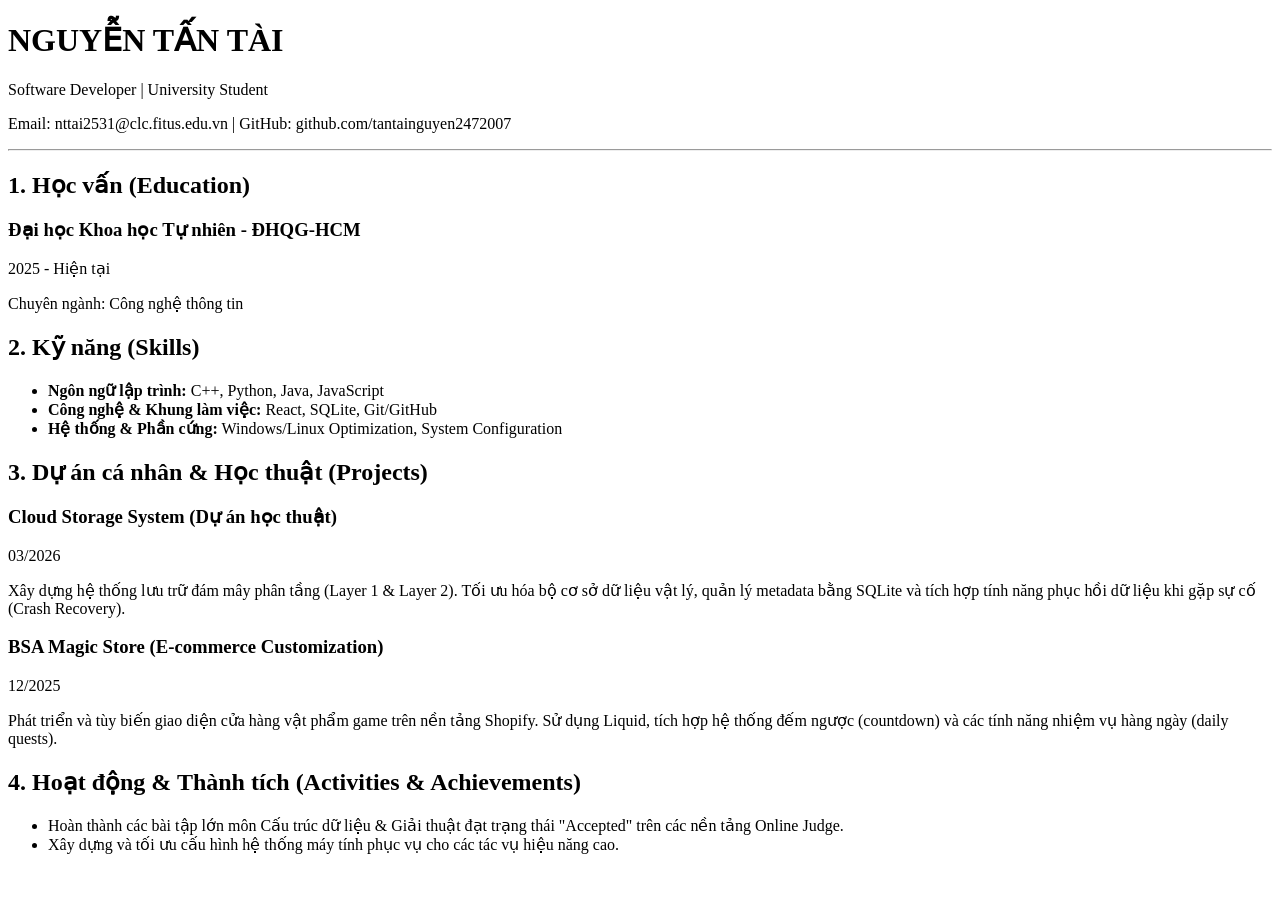
==== index.html @ 6af33c21 "Add initial resume HTML structure" ====
<!DOCTYPE html>
<html lang="vi">
<head>
    <meta charset="UTF-8">
    <meta name="viewport" content="width=device-width, initial-scale=1.0">
    <title>Resume - Nguyễn Tấn Tài</title>
    <link rel="stylesheet" href="style.css">
</head>
<body>
    <div class="container">
        <!-- Header -->
        <header>
            <h1>NGUYỄN TẤN TÀI</h1>
            <p class="subtitle">Software Developer | University Student</p>
            <div class="contact-info">
                <p>Email: nttai2531@clc.fitus.edu.vn | GitHub: github.com/tantainguyen2472007</p>
            </div>
        </header>

        <hr>

        <!-- Education -->
        <section>
            <h2>1. Học vấn (Education)</h2>
            <div class="item">
                <h3>Đại học Khoa học Tự nhiên - ĐHQG-HCM</h3>
                <p class="time">2025 - Hiện tại</p>
                <p>Chuyên ngành: Công nghệ thông tin</p>
            </div>
        </section>

        <!-- Skills -->
        <section>
            <h2>2. Kỹ năng (Skills)</h2>
            <ul>
                <li><strong>Ngôn ngữ lập trình:</strong> C++, Python, Java, JavaScript</li>
                <li><strong>Công nghệ & Khung làm việc:</strong> React, SQLite, Git/GitHub</li>
                <li><strong>Hệ thống & Phần cứng:</strong> Windows/Linux Optimization, System Configuration</li>
            </ul>
        </section>

        <!-- Projects -->
        <section>
            <h2>3. Dự án cá nhân & Học thuật (Projects)</h2>
            <div class="item">
                <h3>Cloud Storage System (Dự án học thuật)</h3>
                <p class="time">03/2026</p>
                <p>Xây dựng hệ thống lưu trữ đám mây phân tầng (Layer 1 & Layer 2). Tối ưu hóa bộ cơ sở dữ liệu vật lý, quản lý metadata bằng SQLite và tích hợp tính năng phục hồi dữ liệu khi gặp sự cố (Crash Recovery).</p>
            </div>
            <div class="item">
                <h3>BSA Magic Store (E-commerce Customization)</h3>
                <p class="time">12/2025</p>
                <p>Phát triển và tùy biến giao diện cửa hàng vật phẩm game trên nền tảng Shopify. Sử dụng Liquid, tích hợp hệ thống đếm ngược (countdown) và các tính năng nhiệm vụ hàng ngày (daily quests).</p>
            </div>
        </section>

        <!-- Achievements -->
        <section>
            <h2>4. Hoạt động & Thành tích (Activities & Achievements)</h2>
            <ul>
                <li>Hoàn thành các bài tập lớn môn Cấu trúc dữ liệu & Giải thuật đạt trạng thái "Accepted" trên các nền tảng Online Judge.</li>
                <li>Xây dựng và tối ưu cấu hình hệ thống máy tính phục vụ cho các tác vụ hiệu năng cao.</li>
            </ul>
        </section>
    </div>
</body>
</html>
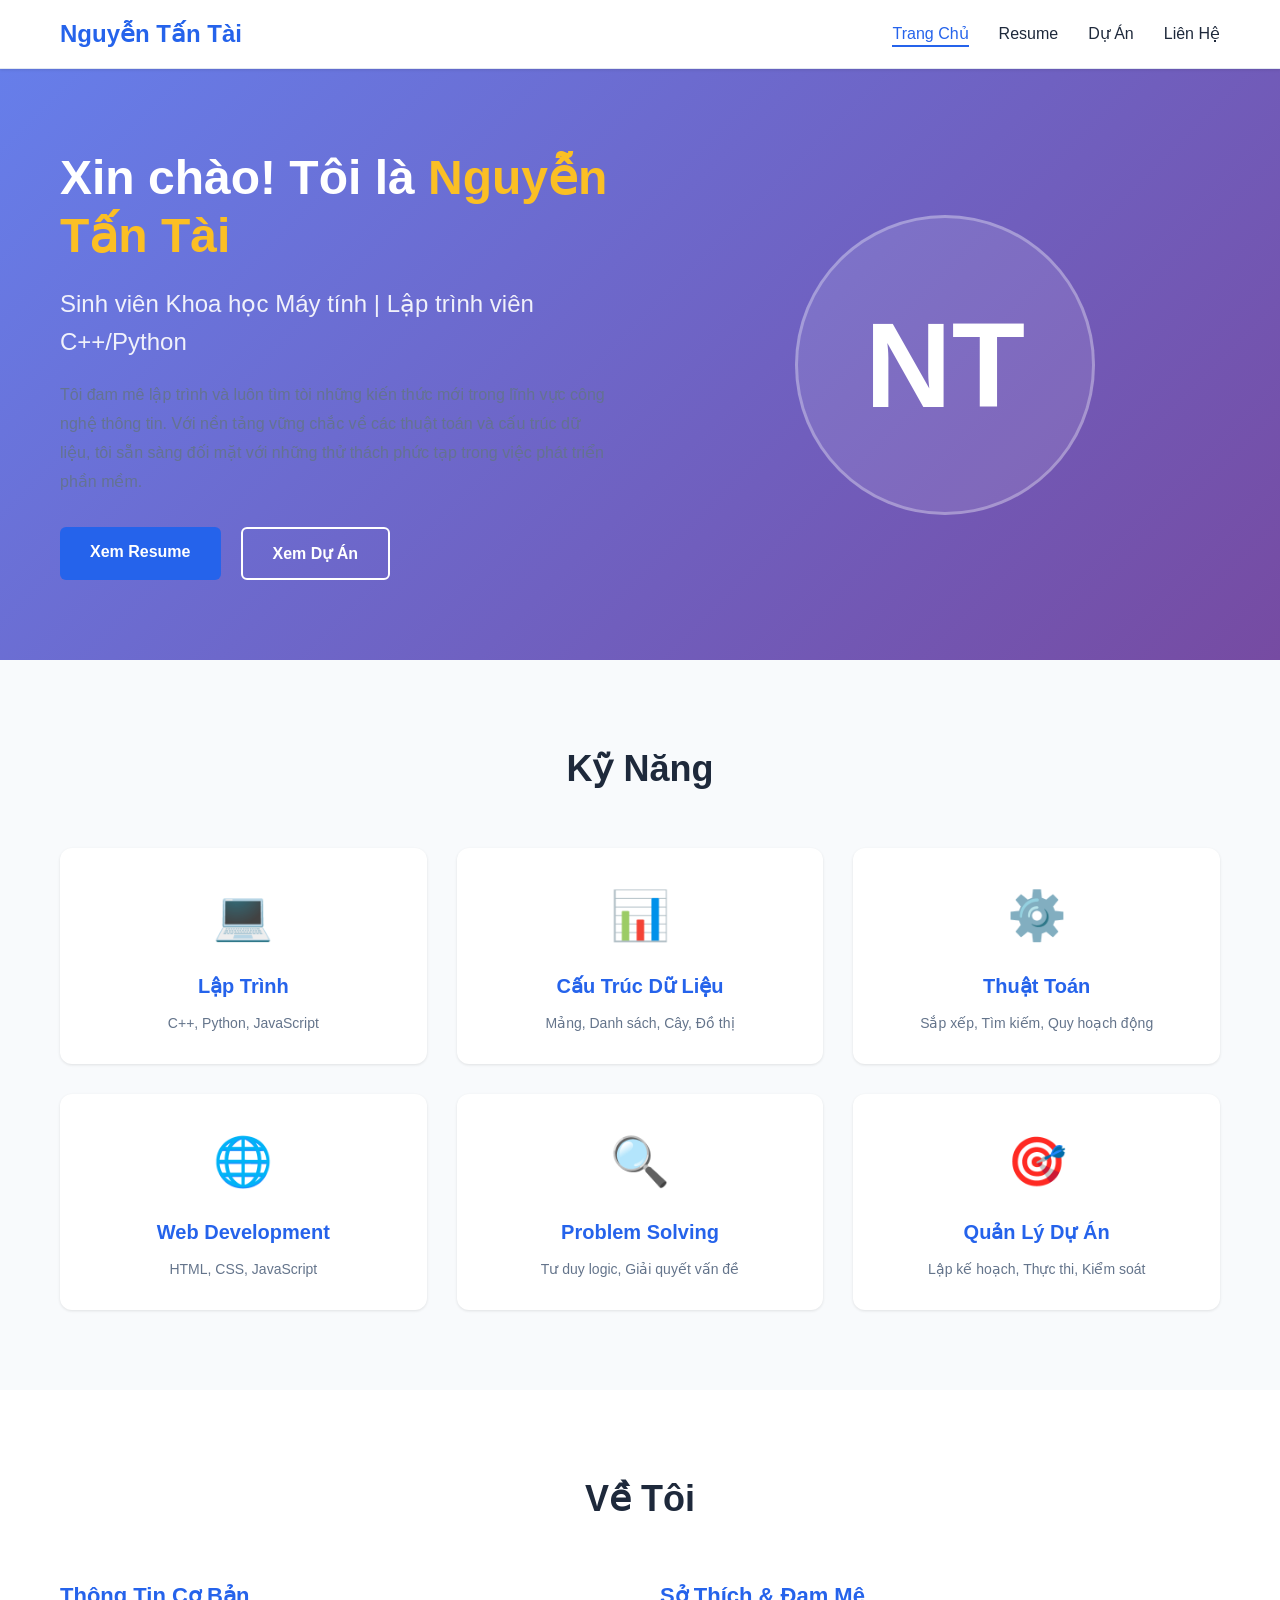
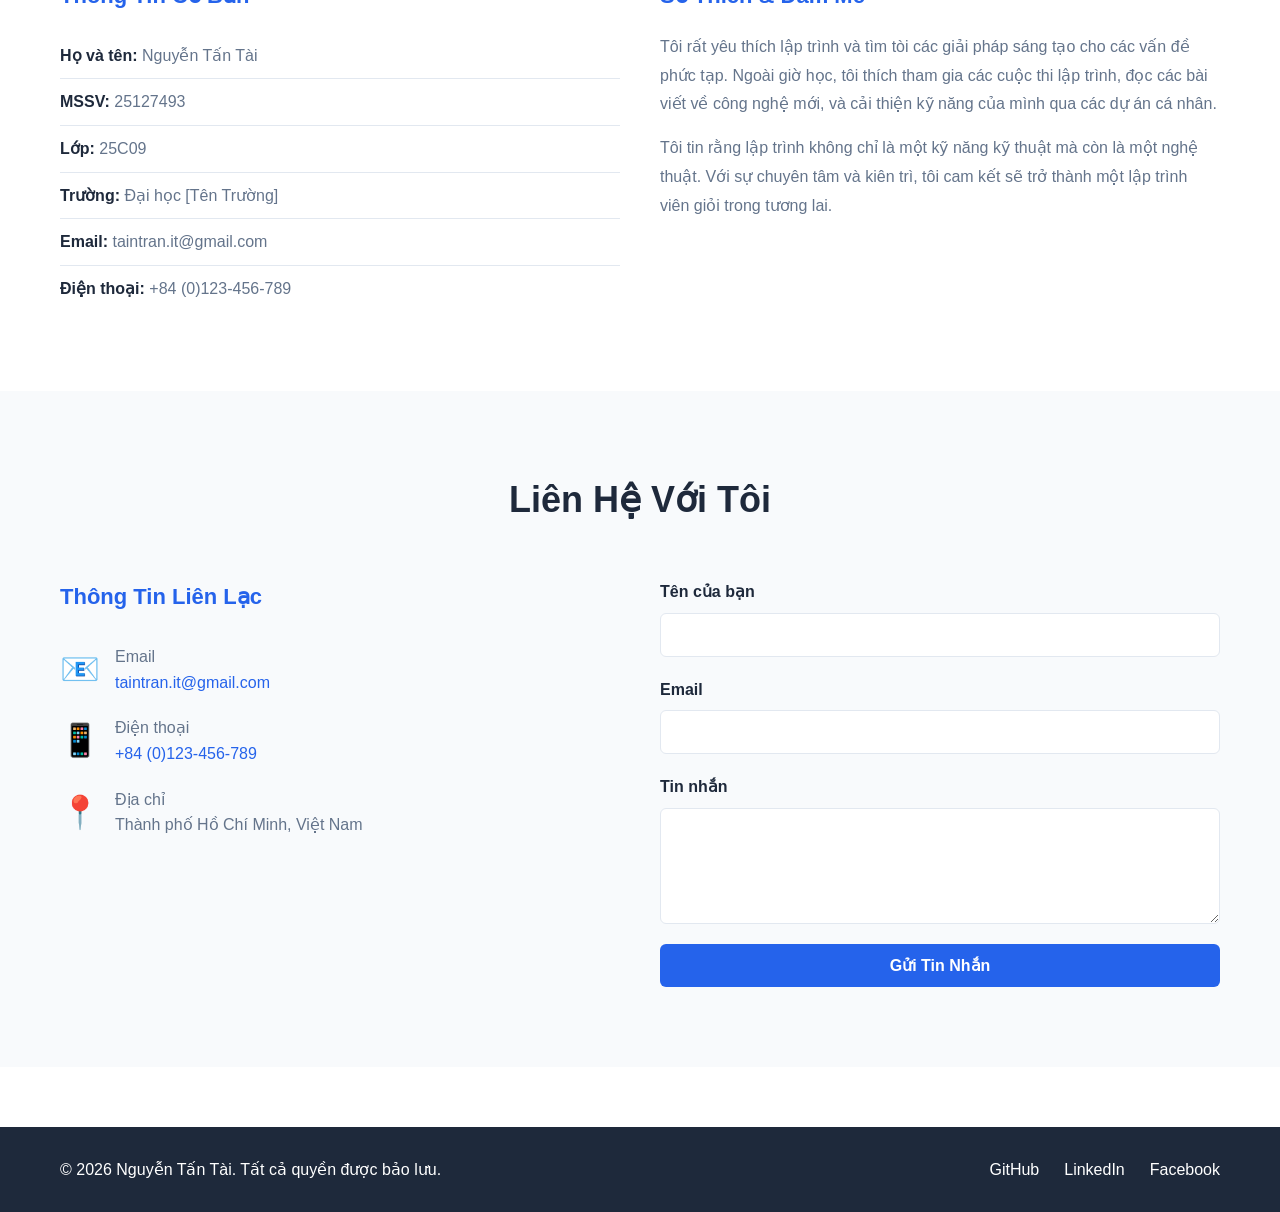
==== commit c8cfa5f0: "Add files via upload" ====
--- a/index.html
+++ b/index.html
@@ -1,67 +1,180 @@
-<!DOCTYPE html>
-<html lang="vi">
-<head>
-    <meta charset="UTF-8">
-    <meta name="viewport" content="width=device-width, initial-scale=1.0">
-    <title>Resume - Nguyễn Tấn Tài</title>
-    <link rel="stylesheet" href="style.css">
-</head>
-<body>
-    <div class="container">
-        <!-- Header -->
-        <header>
-            <h1>NGUYỄN TẤN TÀI</h1>
-            <p class="subtitle">Software Developer | University Student</p>
-            <div class="contact-info">
-                <p>Email: nttai2531@clc.fitus.edu.vn | GitHub: github.com/tantainguyen2472007</p>
-            </div>
-        </header>
-
-        <hr>
-
-        <!-- Education -->
-        <section>
-            <h2>1. Học vấn (Education)</h2>
-            <div class="item">
-                <h3>Đại học Khoa học Tự nhiên - ĐHQG-HCM</h3>
-                <p class="time">2025 - Hiện tại</p>
-                <p>Chuyên ngành: Công nghệ thông tin</p>
-            </div>
-        </section>
-
-        <!-- Skills -->
-        <section>
-            <h2>2. Kỹ năng (Skills)</h2>
-            <ul>
-                <li><strong>Ngôn ngữ lập trình:</strong> C++, Python, Java, JavaScript</li>
-                <li><strong>Công nghệ & Khung làm việc:</strong> React, SQLite, Git/GitHub</li>
-                <li><strong>Hệ thống & Phần cứng:</strong> Windows/Linux Optimization, System Configuration</li>
-            </ul>
-        </section>
-
-        <!-- Projects -->
-        <section>
-            <h2>3. Dự án cá nhân & Học thuật (Projects)</h2>
-            <div class="item">
-                <h3>Cloud Storage System (Dự án học thuật)</h3>
-                <p class="time">03/2026</p>
-                <p>Xây dựng hệ thống lưu trữ đám mây phân tầng (Layer 1 & Layer 2). Tối ưu hóa bộ cơ sở dữ liệu vật lý, quản lý metadata bằng SQLite và tích hợp tính năng phục hồi dữ liệu khi gặp sự cố (Crash Recovery).</p>
-            </div>
-            <div class="item">
-                <h3>BSA Magic Store (E-commerce Customization)</h3>
-                <p class="time">12/2025</p>
-                <p>Phát triển và tùy biến giao diện cửa hàng vật phẩm game trên nền tảng Shopify. Sử dụng Liquid, tích hợp hệ thống đếm ngược (countdown) và các tính năng nhiệm vụ hàng ngày (daily quests).</p>
-            </div>
-        </section>
-
-        <!-- Achievements -->
-        <section>
-            <h2>4. Hoạt động & Thành tích (Activities & Achievements)</h2>
-            <ul>
-                <li>Hoàn thành các bài tập lớn môn Cấu trúc dữ liệu & Giải thuật đạt trạng thái "Accepted" trên các nền tảng Online Judge.</li>
-                <li>Xây dựng và tối ưu cấu hình hệ thống máy tính phục vụ cho các tác vụ hiệu năng cao.</li>
-            </ul>
-        </section>
-    </div>
-</body>
-</html>
+<!DOCTYPE html>
+<html lang="vi">
+<head>
+    <meta charset="UTF-8">
+    <meta name="viewport" content="width=device-width, initial-scale=1.0">
+    <title>Nguyễn Tấn Tài - Portfolio</title>
+    <link rel="stylesheet" href="assets/css/style.css">
+</head>
+<body>
+    <!-- Navigation -->
+    <nav class="navbar">
+        <div class="container">
+            <div class="logo">Nguyễn Tấn Tài</div>
+            <ul class="nav-links">
+                <li><a href="index.html" class="active">Trang Chủ</a></li>
+                <li><a href="resume.html">Resume</a></li>
+                <li><a href="projects.html">Dự Án</a></li>
+                <li><a href="#contact">Liên Hệ</a></li>
+            </ul>
+        </div>
+    </nav>
+
+    <!-- Hero Section -->
+    <section class="hero">
+        <div class="container">
+            <div class="hero-content">
+                <h1>Xin chào! Tôi là <span class="highlight">Nguyễn Tấn Tài</span></h1>
+                <p class="subtitle">Sinh viên Khoa học Máy tính | Lập trình viên C++/Python</p>
+                <p class="description">
+                    Tôi đam mê lập trình và luôn tìm tòi những kiến thức mới trong lĩnh vực công nghệ thông tin.
+                    Với nền tảng vững chắc về các thuật toán và cấu trúc dữ liệu, tôi sẵn sàng đối mặt với
+                    những thử thách phức tạp trong việc phát triển phần mềm.
+                </p>
+                <div class="cta-buttons">
+                    <a href="resume.html" class="btn btn-primary">Xem Resume</a>
+                    <a href="projects.html" class="btn btn-secondary">Xem Dự Án</a>
+                </div>
+            </div>
+            <div class="hero-image">
+                <div class="avatar-placeholder">
+                    <span>NT</span>
+                </div>
+            </div>
+        </div>
+    </section>
+
+    <!-- Skills Section -->
+    <section class="skills">
+        <div class="container">
+            <h2>Kỹ Năng</h2>
+            <div class="skills-grid">
+                <div class="skill-card">
+                    <div class="skill-icon">💻</div>
+                    <h3>Lập Trình</h3>
+                    <p>C++, Python, JavaScript</p>
+                </div>
+                <div class="skill-card">
+                    <div class="skill-icon">📊</div>
+                    <h3>Cấu Trúc Dữ Liệu</h3>
+                    <p>Mảng, Danh sách, Cây, Đồ thị</p>
+                </div>
+                <div class="skill-card">
+                    <div class="skill-icon">⚙️</div>
+                    <h3>Thuật Toán</h3>
+                    <p>Sắp xếp, Tìm kiếm, Quy hoạch động</p>
+                </div>
+                <div class="skill-card">
+                    <div class="skill-icon">🌐</div>
+                    <h3>Web Development</h3>
+                    <p>HTML, CSS, JavaScript</p>
+                </div>
+                <div class="skill-card">
+                    <div class="skill-icon">🔍</div>
+                    <h3>Problem Solving</h3>
+                    <p>Tư duy logic, Giải quyết vấn đề</p>
+                </div>
+                <div class="skill-card">
+                    <div class="skill-icon">🎯</div>
+                    <h3>Quản Lý Dự Án</h3>
+                    <p>Lập kế hoạch, Thực thi, Kiểm soát</p>
+                </div>
+            </div>
+        </div>
+    </section>
+
+    <!-- About Section -->
+    <section class="about">
+        <div class="container">
+            <h2>Về Tôi</h2>
+            <div class="about-content">
+                <div class="about-text">
+                    <h3>Thông Tin Cơ Bản</h3>
+                    <ul class="info-list">
+                        <li><strong>Họ và tên:</strong> Nguyễn Tấn Tài</li>
+                        <li><strong>MSSV:</strong> 25127493</li>
+                        <li><strong>Lớp:</strong> 25C09</li>
+                        <li><strong>Trường:</strong> Đại học [Tên Trường]</li>
+                        <li><strong>Email:</strong> taintran.it@gmail.com</li>
+                        <li><strong>Điện thoại:</strong> +84 (0)123-456-789</li>
+                    </ul>
+                </div>
+                <div class="about-text">
+                    <h3>Sở Thích & Đam Mê</h3>
+                    <p>
+                        Tôi rất yêu thích lập trình và tìm tòi các giải pháp sáng tạo cho các vấn đề phức tạp.
+                        Ngoài giờ học, tôi thích tham gia các cuộc thi lập trình, đọc các bài viết về công nghệ mới,
+                        và cải thiện kỹ năng của mình qua các dự án cá nhân.
+                    </p>
+                    <p>
+                        Tôi tin rằng lập trình không chỉ là một kỹ năng kỹ thuật mà còn là một nghệ thuật.
+                        Với sự chuyên tâm và kiên trì, tôi cam kết sẽ trở thành một lập trình viên giỏi trong tương lai.
+                    </p>
+                </div>
+            </div>
+        </div>
+    </section>
+
+    <!-- Contact Section -->
+    <section class="contact" id="contact">
+        <div class="container">
+            <h2>Liên Hệ Với Tôi</h2>
+            <div class="contact-content">
+                <div class="contact-info">
+                    <h3>Thông Tin Liên Lạc</h3>
+                    <div class="contact-item">
+                        <span class="icon">📧</span>
+                        <div>
+                            <p>Email</p>
+                            <a href="mailto:taintran.it@gmail.com">taintran.it@gmail.com</a>
+                        </div>
+                    </div>
+                    <div class="contact-item">
+                        <span class="icon">📱</span>
+                        <div>
+                            <p>Điện thoại</p>
+                            <a href="tel:+84123456789">+84 (0)123-456-789</a>
+                        </div>
+                    </div>
+                    <div class="contact-item">
+                        <span class="icon">📍</span>
+                        <div>
+                            <p>Địa chỉ</p>
+                            <p>Thành phố Hồ Chí Minh, Việt Nam</p>
+                        </div>
+                    </div>
+                </div>
+                <form class="contact-form" id="contactForm">
+                    <div class="form-group">
+                        <label for="name">Tên của bạn</label>
+                        <input type="text" id="name" name="name" required>
+                    </div>
+                    <div class="form-group">
+                        <label for="email">Email</label>
+                        <input type="email" id="email" name="email" required>
+                    </div>
+                    <div class="form-group">
+                        <label for="message">Tin nhắn</label>
+                        <textarea id="message" name="message" rows="5" required></textarea>
+                    </div>
+                    <button type="submit" class="btn btn-primary">Gửi Tin Nhắn</button>
+                </form>
+            </div>
+        </div>
+    </section>
+
+    <!-- Footer -->
+    <footer class="footer">
+        <div class="container">
+            <p>&copy; 2026 Nguyễn Tấn Tài. Tất cả quyền được bảo lưu.</p>
+            <div class="social-links">
+                <a href="#" title="GitHub">GitHub</a>
+                <a href="#" title="LinkedIn">LinkedIn</a>
+                <a href="#" title="Facebook">Facebook</a>
+            </div>
+        </div>
+    </footer>
+
+    <script src="assets/js/script.js"></script>
+</body>
+</html>
--- a/assets/css/style.css
+++ b/assets/css/style.css
@@ -0,0 +1,893 @@
+/* ==========================================
+   Global Styles
+   ========================================== */
+
+:root {
+    --primary-color: #2563eb;
+    --primary-hover: #1d4ed8;
+    --secondary-color: #64748b;
+    --success-color: #10b981;
+    --danger-color: #ef4444;
+    --bg-color: #f8fafc;
+    --text-color: #1e293b;
+    --text-light: #64748b;
+    --border-color: #e2e8f0;
+    --shadow: 0 1px 3px rgba(0, 0, 0, 0.1);
+    --shadow-lg: 0 10px 25px rgba(0, 0, 0, 0.1);
+}
+
+* {
+    margin: 0;
+    padding: 0;
+    box-sizing: border-box;
+}
+
+html {
+    scroll-behavior: smooth;
+}
+
+body {
+    font-family: 'Segoe UI', Tahoma, Geneva, Verdana, sans-serif;
+    line-height: 1.6;
+    color: var(--text-color);
+    background-color: #ffffff;
+}
+
+.container {
+    max-width: 1200px;
+    margin: 0 auto;
+    padding: 0 20px;
+}
+
+/* ==========================================
+   Navigation
+   ========================================== */
+
+.navbar {
+    background-color: #ffffff;
+    border-bottom: 1px solid var(--border-color);
+    position: sticky;
+    top: 0;
+    z-index: 1000;
+    box-shadow: var(--shadow);
+}
+
+.navbar .container {
+    display: flex;
+    justify-content: space-between;
+    align-items: center;
+    padding: 15px 20px;
+}
+
+.logo {
+    font-size: 24px;
+    font-weight: 700;
+    color: var(--primary-color);
+    text-decoration: none;
+}
+
+.nav-links {
+    display: flex;
+    list-style: none;
+    gap: 30px;
+}
+
+.nav-links a {
+    color: var(--text-color);
+    text-decoration: none;
+    font-weight: 500;
+    transition: color 0.3s ease;
+    position: relative;
+}
+
+.nav-links a:hover,
+.nav-links a.active {
+    color: var(--primary-color);
+}
+
+.nav-links a::after {
+    content: '';
+    position: absolute;
+    width: 0;
+    height: 2px;
+    bottom: -5px;
+    left: 0;
+    background-color: var(--primary-color);
+    transition: width 0.3s ease;
+}
+
+.nav-links a:hover::after,
+.nav-links a.active::after {
+    width: 100%;
+}
+
+/* ==========================================
+   Hero Section
+   ========================================== */
+
+.hero {
+    padding: 80px 0;
+    background: linear-gradient(135deg, #667eea 0%, #764ba2 100%);
+    color: white;
+}
+
+.hero .container {
+    display: grid;
+    grid-template-columns: 1fr 1fr;
+    gap: 60px;
+    align-items: center;
+}
+
+.hero-content h1 {
+    font-size: 48px;
+    margin-bottom: 20px;
+    line-height: 1.2;
+}
+
+.hero .highlight {
+    color: #fbbf24;
+}
+
+.hero .subtitle {
+    font-size: 24px;
+    margin-bottom: 20px;
+    opacity: 0.9;
+}
+
+.hero .description {
+    font-size: 16px;
+    line-height: 1.8;
+    margin-bottom: 30px;
+    opacity: 0.9;
+}
+
+.cta-buttons {
+    display: flex;
+    gap: 20px;
+    flex-wrap: wrap;
+}
+
+.hero-image {
+    display: flex;
+    justify-content: center;
+    align-items: center;
+}
+
+.avatar-placeholder {
+    width: 300px;
+    height: 300px;
+    background-color: rgba(255, 255, 255, 0.1);
+    border-radius: 50%;
+    display: flex;
+    align-items: center;
+    justify-content: center;
+    font-size: 120px;
+    font-weight: bold;
+    border: 3px solid rgba(255, 255, 255, 0.3);
+}
+
+/* ==========================================
+   Buttons
+   ========================================== */
+
+.btn {
+    display: inline-block;
+    padding: 12px 30px;
+    border-radius: 6px;
+    text-decoration: none;
+    font-weight: 600;
+    transition: all 0.3s ease;
+    border: none;
+    cursor: pointer;
+    font-size: 16px;
+}
+
+.btn-primary {
+    background-color: var(--primary-color);
+    color: white;
+}
+
+.btn-primary:hover {
+    background-color: var(--primary-hover);
+    transform: translateY(-2px);
+    box-shadow: var(--shadow-lg);
+}
+
+.btn-secondary {
+    background-color: transparent;
+    color: white;
+    border: 2px solid white;
+}
+
+.btn-secondary:hover {
+    background-color: white;
+    color: var(--primary-color);
+}
+
+.btn-small {
+    padding: 8px 16px;
+    font-size: 14px;
+}
+
+/* ==========================================
+   Skills Section
+   ========================================== */
+
+.skills {
+    padding: 80px 0;
+    background-color: var(--bg-color);
+}
+
+.skills h2 {
+    font-size: 36px;
+    margin-bottom: 50px;
+    text-align: center;
+    color: var(--text-color);
+}
+
+.skills-grid {
+    display: grid;
+    grid-template-columns: repeat(auto-fit, minmax(300px, 1fr));
+    gap: 30px;
+}
+
+.skill-card {
+    background-color: white;
+    padding: 30px;
+    border-radius: 12px;
+    text-align: center;
+    box-shadow: var(--shadow);
+    transition: transform 0.3s ease, box-shadow 0.3s ease;
+}
+
+.skill-card:hover {
+    transform: translateY(-5px);
+    box-shadow: var(--shadow-lg);
+}
+
+.skill-icon {
+    font-size: 48px;
+    margin-bottom: 15px;
+}
+
+.skill-card h3 {
+    font-size: 20px;
+    margin-bottom: 10px;
+    color: var(--primary-color);
+}
+
+.skill-card p {
+    color: var(--text-light);
+    font-size: 14px;
+}
+
+/* ==========================================
+   About Section
+   ========================================== */
+
+.about {
+    padding: 80px 0;
+}
+
+.about h2 {
+    font-size: 36px;
+    margin-bottom: 50px;
+    text-align: center;
+    color: var(--text-color);
+}
+
+.about-content {
+    display: grid;
+    grid-template-columns: 1fr 1fr;
+    gap: 40px;
+}
+
+.about-text h3 {
+    font-size: 22px;
+    margin-bottom: 20px;
+    color: var(--primary-color);
+}
+
+.about-text p {
+    color: var(--text-light);
+    line-height: 1.8;
+    margin-bottom: 15px;
+}
+
+.info-list {
+    list-style: none;
+}
+
+.info-list li {
+    padding: 10px 0;
+    color: var(--text-light);
+    border-bottom: 1px solid var(--border-color);
+}
+
+.info-list li:last-child {
+    border-bottom: none;
+}
+
+.info-list strong {
+    color: var(--text-color);
+}
+
+/* ==========================================
+   Contact Section
+   ========================================== */
+
+.contact {
+    padding: 80px 0;
+    background-color: var(--bg-color);
+}
+
+.contact h2 {
+    font-size: 36px;
+    margin-bottom: 50px;
+    text-align: center;
+    color: var(--text-color);
+}
+
+.contact-content {
+    display: grid;
+    grid-template-columns: 1fr 1fr;
+    gap: 40px;
+}
+
+.contact-info {
+    display: flex;
+    flex-direction: column;
+    gap: 20px;
+}
+
+.contact-info h3 {
+    font-size: 22px;
+    color: var(--primary-color);
+    margin-bottom: 10px;
+}
+
+.contact-item {
+    display: flex;
+    gap: 15px;
+    align-items: flex-start;
+}
+
+.contact-item .icon {
+    font-size: 32px;
+    flex-shrink: 0;
+}
+
+.contact-item p {
+    margin: 0;
+    color: var(--text-light);
+}
+
+.contact-item a {
+    color: var(--primary-color);
+    text-decoration: none;
+}
+
+.contact-item a:hover {
+    text-decoration: underline;
+}
+
+.contact-form {
+    display: flex;
+    flex-direction: column;
+    gap: 20px;
+}
+
+.form-group {
+    display: flex;
+    flex-direction: column;
+}
+
+.form-group label {
+    margin-bottom: 8px;
+    font-weight: 600;
+    color: var(--text-color);
+}
+
+.form-group input,
+.form-group textarea {
+    padding: 12px;
+    border: 1px solid var(--border-color);
+    border-radius: 6px;
+    font-family: inherit;
+    font-size: 16px;
+    transition: border-color 0.3s ease;
+}
+
+.form-group input:focus,
+.form-group textarea:focus {
+    outline: none;
+    border-color: var(--primary-color);
+    box-shadow: 0 0 0 3px rgba(37, 99, 235, 0.1);
+}
+
+/* ==========================================
+   Resume Section
+   ========================================== */
+
+.resume-container {
+    padding: 60px 0;
+}
+
+.resume-header {
+    text-align: center;
+    margin-bottom: 50px;
+}
+
+.resume-header h1 {
+    font-size: 36px;
+    margin-bottom: 10px;
+    color: var(--text-color);
+}
+
+.resume-subtitle {
+    font-size: 18px;
+    color: var(--text-light);
+    margin-bottom: 20px;
+}
+
+.resume-contact {
+    display: flex;
+    justify-content: center;
+    gap: 30px;
+    flex-wrap: wrap;
+    font-size: 14px;
+    color: var(--text-light);
+}
+
+.resume-section {
+    margin-bottom: 40px;
+}
+
+.resume-section h2 {
+    font-size: 24px;
+    color: var(--primary-color);
+    margin-bottom: 20px;
+    border-bottom: 2px solid var(--border-color);
+    padding-bottom: 10px;
+}
+
+.resume-section p {
+    color: var(--text-light);
+    line-height: 1.8;
+    margin-bottom: 15px;
+}
+
+.resume-item {
+    margin-bottom: 25px;
+    padding-bottom: 20px;
+    border-bottom: 1px solid var(--border-color);
+}
+
+.resume-item:last-child {
+    border-bottom: none;
+}
+
+.resume-item-header {
+    display: flex;
+    justify-content: space-between;
+    align-items: baseline;
+    margin-bottom: 10px;
+}
+
+.resume-item-header h3 {
+    font-size: 18px;
+    color: var(--text-color);
+}
+
+.date {
+    color: var(--text-light);
+    font-size: 14px;
+    font-style: italic;
+}
+
+.position {
+    color: var(--primary-color);
+    font-weight: 600;
+    margin-bottom: 10px;
+}
+
+.resume-item ul {
+    list-style-position: inside;
+    color: var(--text-light);
+    margin-left: 15px;
+}
+
+.resume-item li {
+    margin-bottom: 8px;
+}
+
+.skills-list {
+    display: grid;
+    grid-template-columns: repeat(auto-fit, minmax(300px, 1fr));
+    gap: 20px;
+}
+
+.skill-item {
+    background-color: var(--bg-color);
+    padding: 20px;
+    border-radius: 8px;
+    border-left: 4px solid var(--primary-color);
+}
+
+.skill-item strong {
+    color: var(--primary-color);
+    display: block;
+    margin-bottom: 8px;
+}
+
+.skill-item p {
+    color: var(--text-light);
+    font-size: 14px;
+    margin: 0;
+}
+
+.resume-footer {
+    display: flex;
+    gap: 20px;
+    justify-content: center;
+    margin-top: 50px;
+    padding-top: 30px;
+    border-top: 2px solid var(--border-color);
+}
+
+/* ==========================================
+   Projects Section
+   ========================================== */
+
+.projects-container {
+    padding: 60px 0;
+}
+
+.page-header {
+    text-align: center;
+    margin-bottom: 50px;
+}
+
+.page-header h1 {
+    font-size: 36px;
+    margin-bottom: 15px;
+    color: var(--text-color);
+}
+
+.page-header p {
+    font-size: 18px;
+    color: var(--text-light);
+}
+
+.filter-buttons {
+    display: flex;
+    justify-content: center;
+    gap: 15px;
+    margin-bottom: 40px;
+    flex-wrap: wrap;
+}
+
+.filter-btn {
+    padding: 10px 20px;
+    border: 2px solid var(--border-color);
+    background-color: white;
+    border-radius: 6px;
+    cursor: pointer;
+    font-weight: 600;
+    transition: all 0.3s ease;
+    color: var(--text-color);
+}
+
+.filter-btn:hover,
+.filter-btn.active {
+    background-color: var(--primary-color);
+    color: white;
+    border-color: var(--primary-color);
+}
+
+.projects-grid {
+    display: grid;
+    grid-template-columns: repeat(auto-fill, minmax(350px, 1fr));
+    gap: 30px;
+    margin-bottom: 60px;
+}
+
+.project-card {
+    background-color: white;
+    border-radius: 12px;
+    overflow: hidden;
+    box-shadow: var(--shadow);
+    transition: transform 0.3s ease, box-shadow 0.3s ease;
+    display: flex;
+    flex-direction: column;
+}
+
+.project-card:hover {
+    transform: translateY(-5px);
+    box-shadow: var(--shadow-lg);
+}
+
+.project-image {
+    width: 100%;
+    height: 200px;
+    background-color: linear-gradient(135deg, #667eea 0%, #764ba2 100%);
+    display: flex;
+    align-items: center;
+    justify-content: center;
+    overflow: hidden;
+}
+
+.image-placeholder {
+    font-size: 80px;
+    display: flex;
+    align-items: center;
+    justify-content: center;
+    width: 100%;
+    height: 100%;
+    background: linear-gradient(135deg, #667eea 0%, #764ba2 100%);
+}
+
+.project-content {
+    padding: 25px;
+    flex-grow: 1;
+    display: flex;
+    flex-direction: column;
+}
+
+.project-content h3 {
+    font-size: 20px;
+    margin-bottom: 8px;
+    color: var(--text-color);
+}
+
+.tech-stack {
+    color: var(--primary-color);
+    font-size: 12px;
+    font-weight: 600;
+    margin-bottom: 12px;
+    text-transform: uppercase;
+    letter-spacing: 1px;
+}
+
+.description {
+    color: var(--text-light);
+    font-size: 14px;
+    line-height: 1.6;
+    margin-bottom: 15px;
+}
+
+.features {
+    list-style: none;
+    margin-bottom: 15px;
+    flex-grow: 1;
+}
+
+.features li {
+    color: var(--text-light);
+    font-size: 13px;
+    padding: 5px 0;
+    padding-left: 20px;
+    position: relative;
+}
+
+.features li::before {
+    content: '✓';
+    position: absolute;
+    left: 0;
+    color: var(--success-color);
+    font-weight: bold;
+}
+
+.project-links {
+    display: flex;
+    gap: 10px;
+}
+
+/* ==========================================
+   Projects Stats
+   ========================================== */
+
+.projects-stats {
+    padding: 50px;
+    background-color: var(--bg-color);
+    border-radius: 12px;
+    margin-bottom: 60px;
+}
+
+.projects-stats h2 {
+    font-size: 28px;
+    margin-bottom: 40px;
+    text-align: center;
+    color: var(--text-color);
+}
+
+.stats-grid {
+    display: grid;
+    grid-template-columns: repeat(auto-fit, minmax(200px, 1fr));
+    gap: 20px;
+}
+
+.stat-card {
+    background-color: white;
+    padding: 30px;
+    border-radius: 8px;
+    text-align: center;
+    box-shadow: var(--shadow);
+}
+
+.stat-number {
+    font-size: 40px;
+    font-weight: 700;
+    color: var(--primary-color);
+    margin-bottom: 10px;
+}
+
+.stat-label {
+    color: var(--text-light);
+    font-size: 16px;
+    font-weight: 600;
+}
+
+/* ==========================================
+   CTA Section
+   ========================================== */
+
+.cta-section {
+    text-align: center;
+    padding: 50px;
+    background: linear-gradient(135deg, #667eea 0%, #764ba2 100%);
+    border-radius: 12px;
+    color: white;
+}
+
+.cta-section h2 {
+    font-size: 28px;
+    margin-bottom: 15px;
+}
+
+.cta-section p {
+    font-size: 16px;
+    margin-bottom: 25px;
+    opacity: 0.9;
+}
+
+/* ==========================================
+   Footer
+   ========================================== */
+
+.footer {
+    background-color: #1e293b;
+    color: white;
+    padding: 30px 0;
+    margin-top: 60px;
+}
+
+.footer .container {
+    display: flex;
+    justify-content: space-between;
+    align-items: center;
+}
+
+.footer p {
+    margin: 0;
+}
+
+.social-links {
+    display: flex;
+    gap: 25px;
+}
+
+.social-links a {
+    color: white;
+    text-decoration: none;
+    transition: color 0.3s ease;
+}
+
+.social-links a:hover {
+    color: var(--primary-color);
+}
+
+/* ==========================================
+   Responsive Design
+   ========================================== */
+
+@media (max-width: 768px) {
+    .hero .container {
+        grid-template-columns: 1fr;
+        padding: 60px 0;
+    }
+
+    .hero-content h1 {
+        font-size: 32px;
+    }
+
+    .hero .subtitle {
+        font-size: 18px;
+    }
+
+    .avatar-placeholder {
+        width: 200px;
+        height: 200px;
+        font-size: 80px;
+    }
+
+    .nav-links {
+        gap: 15px;
+    }
+
+    .about-content,
+    .contact-content {
+        grid-template-columns: 1fr;
+    }
+
+    .projects-grid {
+        grid-template-columns: 1fr;
+    }
+
+    .resume-item-header {
+        flex-direction: column;
+        align-items: flex-start;
+    }
+
+    .resume-contact {
+        flex-direction: column;
+        gap: 15px;
+    }
+
+    .cta-buttons {
+        flex-direction: column;
+    }
+
+    .footer .container {
+        flex-direction: column;
+        gap: 20px;
+    }
+
+    .skills,
+    .about,
+    .contact,
+    .hero {
+        padding: 40px 0;
+    }
+}
+
+@media (max-width: 480px) {
+    .hero-content h1 {
+        font-size: 24px;
+    }
+
+    .nav-links {
+        gap: 10px;
+        font-size: 14px;
+    }
+
+    .skills-grid,
+    .stats-grid {
+        grid-template-columns: 1fr;
+    }
+
+    .page-header h1 {
+        font-size: 24px;
+    }
+}
+
+/* ==========================================
+   Print Styles
+   ========================================== */
+
+@media print {
+    .navbar,
+    .footer,
+    .resume-footer,
+    .cta-section {
+        display: none;
+    }
+
+    body {
+        background-color: white;
+    }
+
+    .resume-container {
+        padding: 0;
+    }
+}
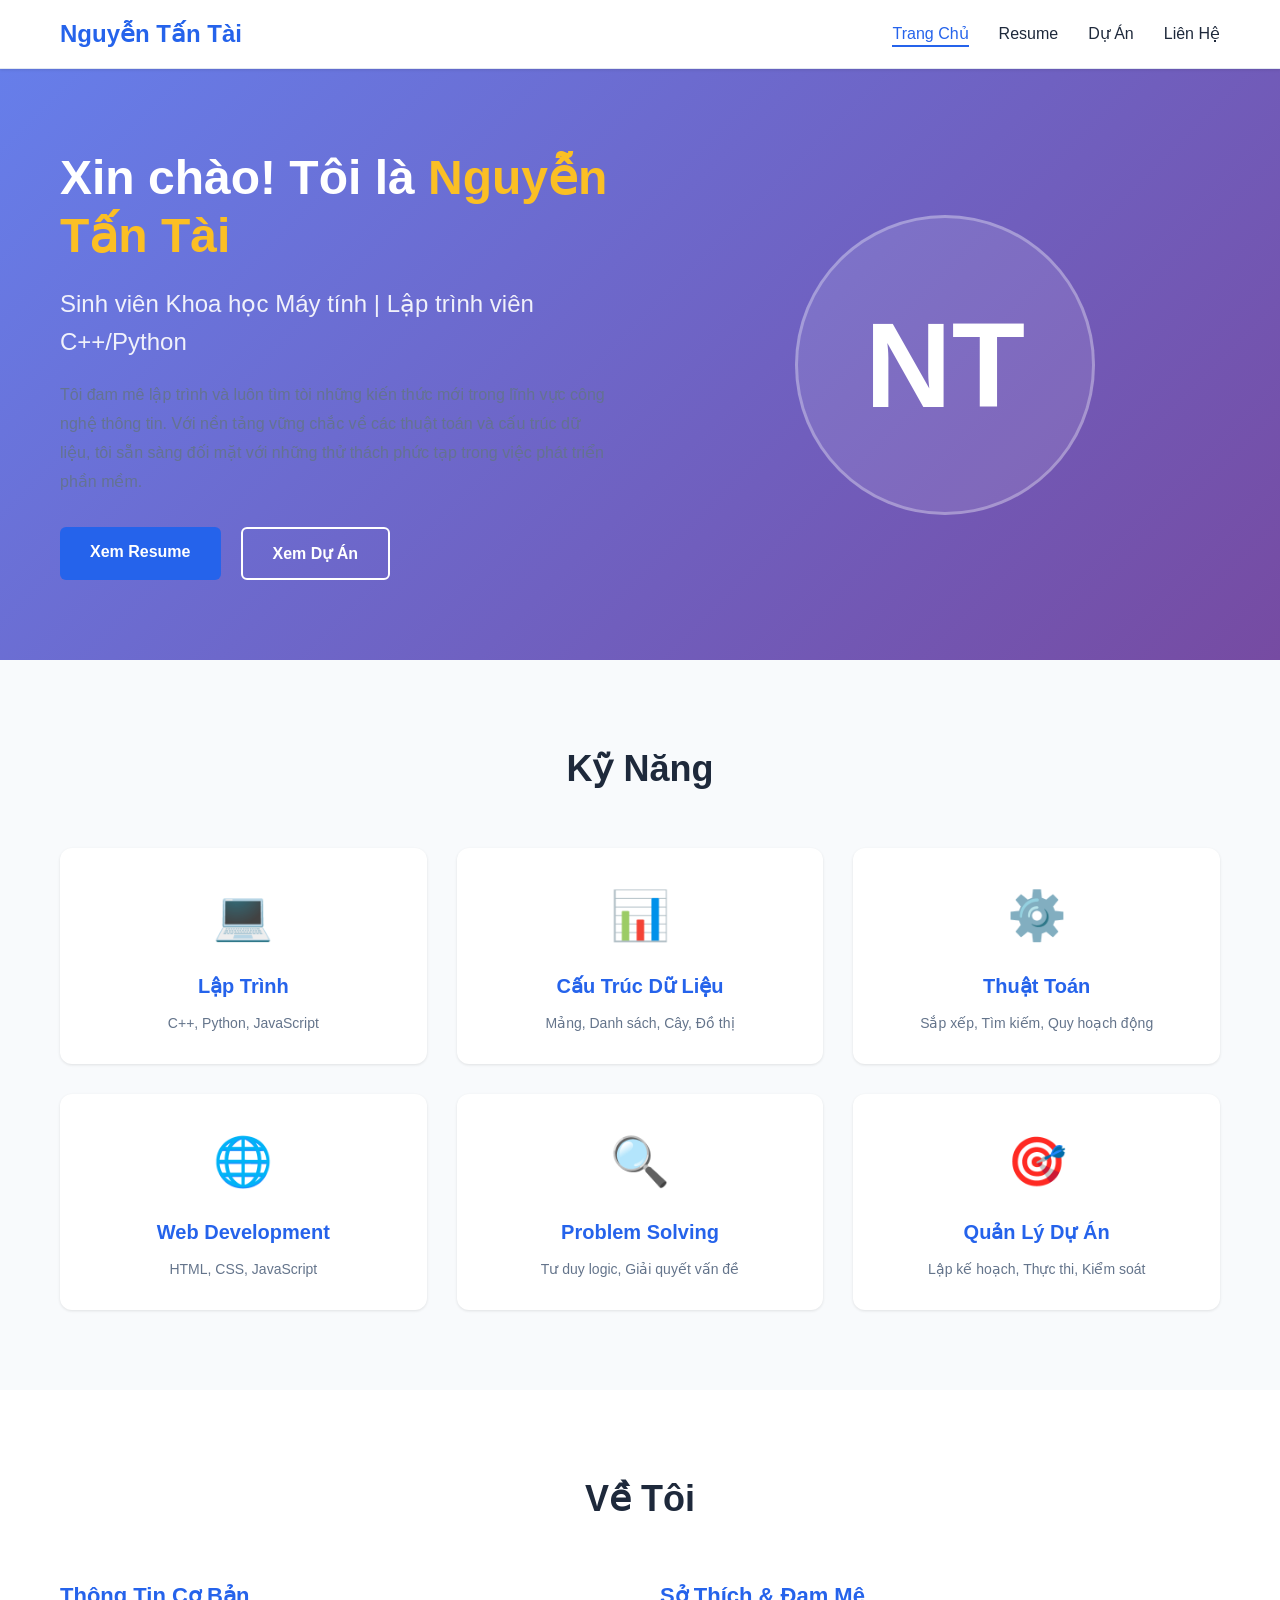
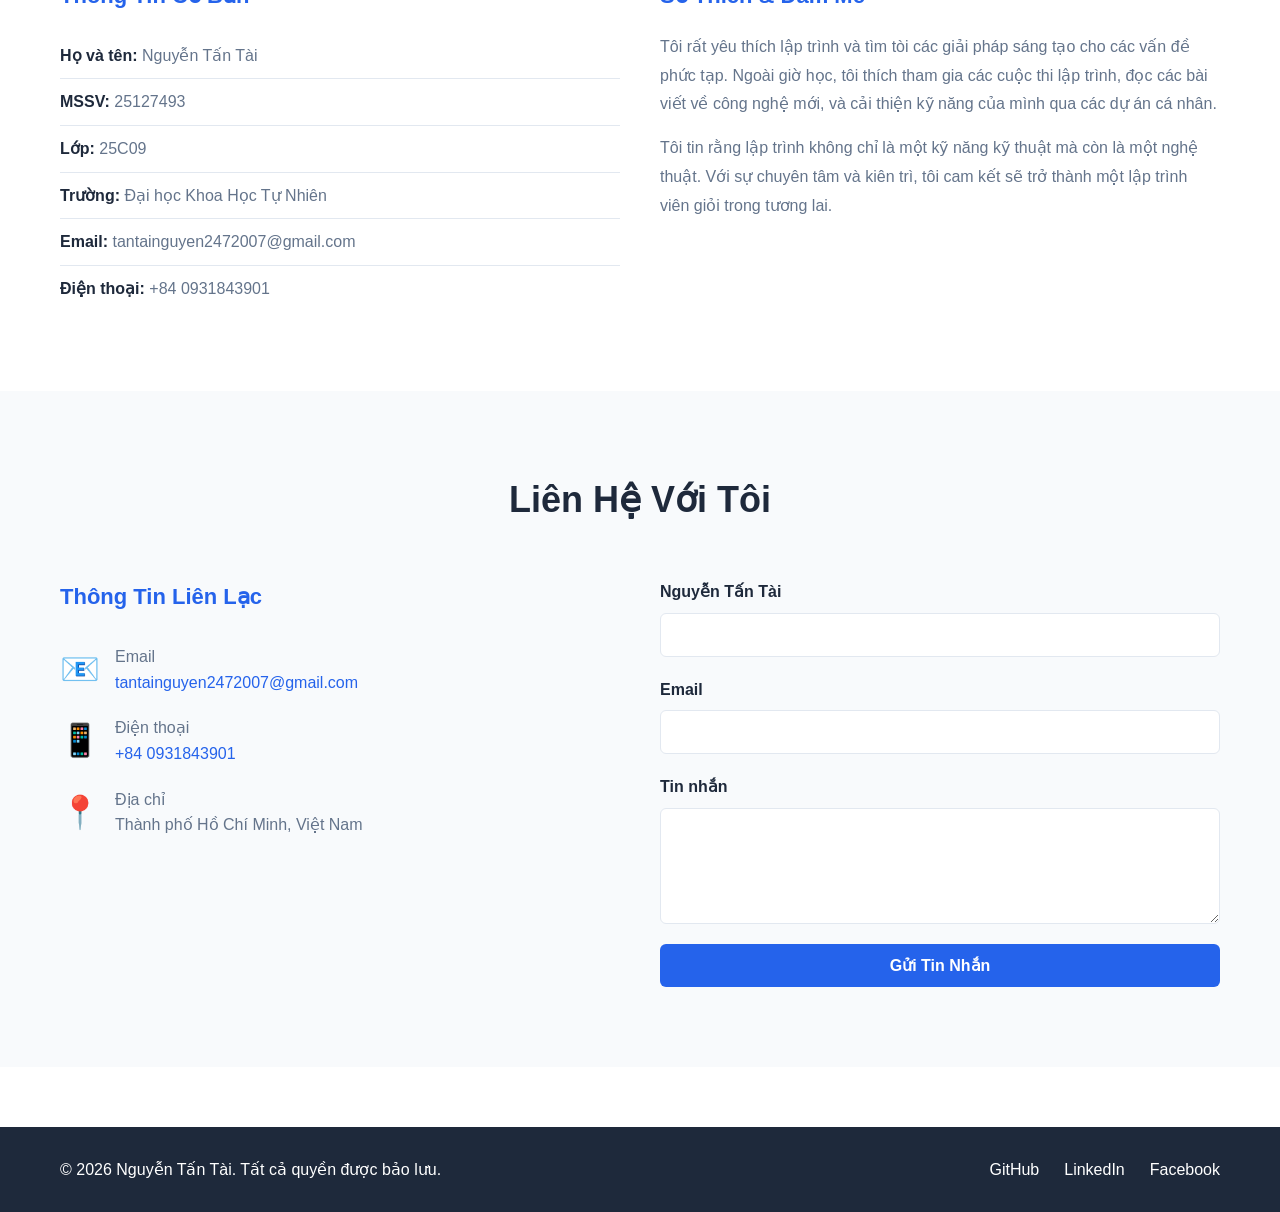
==== commit c26f1da9: "Modify portfolio details in index.html Updated personal information and contact details." ====
--- a/index.html
+++ b/index.html
@@ -94,9 +94,9 @@
                         <li><strong>Họ và tên:</strong> Nguyễn Tấn Tài</li>
                         <li><strong>MSSV:</strong> 25127493</li>
                         <li><strong>Lớp:</strong> 25C09</li>
-                        <li><strong>Trường:</strong> Đại học [Tên Trường]</li>
-                        <li><strong>Email:</strong> taintran.it@gmail.com</li>
-                        <li><strong>Điện thoại:</strong> +84 (0)123-456-789</li>
+                        <li><strong>Trường:</strong> Đại học Khoa Học Tự Nhiên</li>
+                        <li><strong>Email:</strong> tantainguyen2472007@gmail.com</li>
+                        <li><strong>Điện thoại:</strong> +84 0931843901</li>
                     </ul>
                 </div>
                 <div class="about-text">
@@ -126,14 +126,14 @@
                         <span class="icon">📧</span>
                         <div>
                             <p>Email</p>
-                            <a href="mailto:taintran.it@gmail.com">taintran.it@gmail.com</a>
+                            <a href="mailto:tantainguyen2472007@gmail.com">tantainguyen2472007@gmail.com</a>
                         </div>
                     </div>
                     <div class="contact-item">
                         <span class="icon">📱</span>
                         <div>
                             <p>Điện thoại</p>
-                            <a href="tel:+84123456789">+84 (0)123-456-789</a>
+                            <a href="tel:+84931843901">+84 0931843901</a>
                         </div>
                     </div>
                     <div class="contact-item">
@@ -146,7 +146,7 @@
                 </div>
                 <form class="contact-form" id="contactForm">
                     <div class="form-group">
-                        <label for="name">Tên của bạn</label>
+                        <label for="name">Nguyễn Tấn Tài</label>
                         <input type="text" id="name" name="name" required>
                     </div>
                     <div class="form-group">
